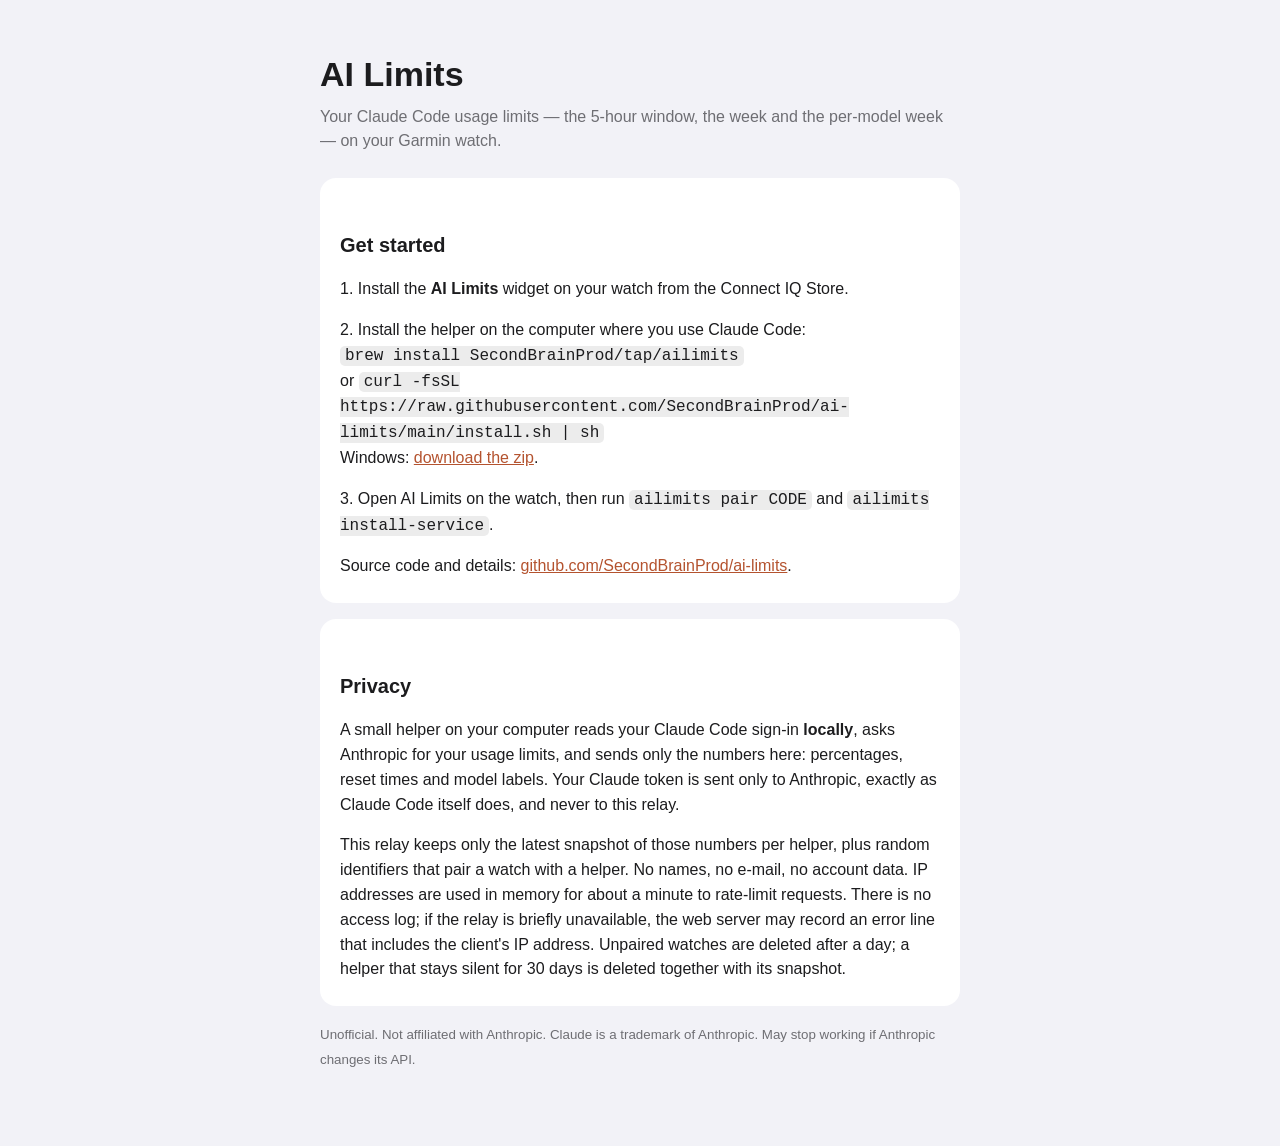
==== relay/deploy/www/index.html @ d1205272 "AI Limits v0.1.0" ====
<!doctype html>
<html lang="en">
<head>
<meta charset="utf-8">
<meta name="viewport" content="width=device-width, initial-scale=1">
<title>AI Limits</title>
<meta name="description" content="Your Claude Code usage limits on a Garmin watch.">
<style>
  :root { --bg:#f2f2f7; --ink:#1c1c1e; --muted:#6e6e73; --card:#fff; --accent:#b4532f; }
  @media (prefers-color-scheme: dark) { :root { --bg:#000; --ink:#f2f2f7; --muted:#a1a1a6; --card:#1c1c1e; --accent:#e8946f; } }
  body { margin:0; background:var(--bg); color:var(--ink); font:16px/1.55 -apple-system, BlinkMacSystemFont, "Segoe UI", sans-serif; }
  main { max-width:640px; margin:0 auto; padding:48px 16px 64px; }
  h1 { font-size:34px; margin:0 0 4px; } h2 { font-size:20px; margin:32px 0 8px; }
  .sub { color:var(--muted); margin:0 0 24px; }
  .card { background:var(--card); border-radius:16px; padding:20px 20px 8px; margin:16px 0; }
  code { background:rgba(127,127,127,.15); padding:1px 5px; border-radius:5px; }
  a { color:var(--accent); }
  small { color:var(--muted); }
</style>
</head>
<body>
<main>
  <h1>AI Limits</h1>
  <p class="sub">Your Claude Code usage limits — the 5-hour window, the week and the per-model week — on your Garmin watch.</p>

  <div class="card">
    <h2>Get started</h2>
    <p>1. Install the <b>AI Limits</b> widget on your watch from the Connect IQ Store.</p>
    <p>2. Install the helper on the computer where you use Claude Code:<br>
      <code>brew install SecondBrainProd/tap/ailimits</code><br>
      or <code>curl -fsSL https://raw.githubusercontent.com/SecondBrainProd/ai-limits/main/install.sh | sh</code><br>
      Windows: <a href="https://github.com/SecondBrainProd/ai-limits/releases/latest">download the zip</a>.</p>
    <p>3. Open AI Limits on the watch, then run <code>ailimits pair CODE</code> and <code>ailimits install-service</code>.</p>
    <p>Source code and details: <a href="https://github.com/SecondBrainProd/ai-limits">github.com/SecondBrainProd/ai-limits</a>.</p>
  </div>

  <div class="card">
    <h2>Privacy</h2>
    <p>A small helper on your computer reads your Claude Code sign-in <b>locally</b>, asks Anthropic for your usage limits, and sends only the numbers here: percentages, reset times and model labels. Your Claude token is sent only to Anthropic, exactly as Claude Code itself does, and never to this relay.</p>
    <p>This relay keeps only the latest snapshot of those numbers per helper, plus random identifiers that pair a watch with a helper. No names, no e-mail, no account data. IP addresses are used in memory for about a minute to rate-limit requests. There is no access log; if the relay is briefly unavailable, the web server may record an error line that includes the client's IP address. Unpaired watches are deleted after a day; a helper that stays silent for 30 days is deleted together with its snapshot.</p>
  </div>

  <p><small>Unofficial. Not affiliated with Anthropic. Claude is a trademark of Anthropic. May stop working if Anthropic changes its API.</small></p>
</main>
</body>
</html>
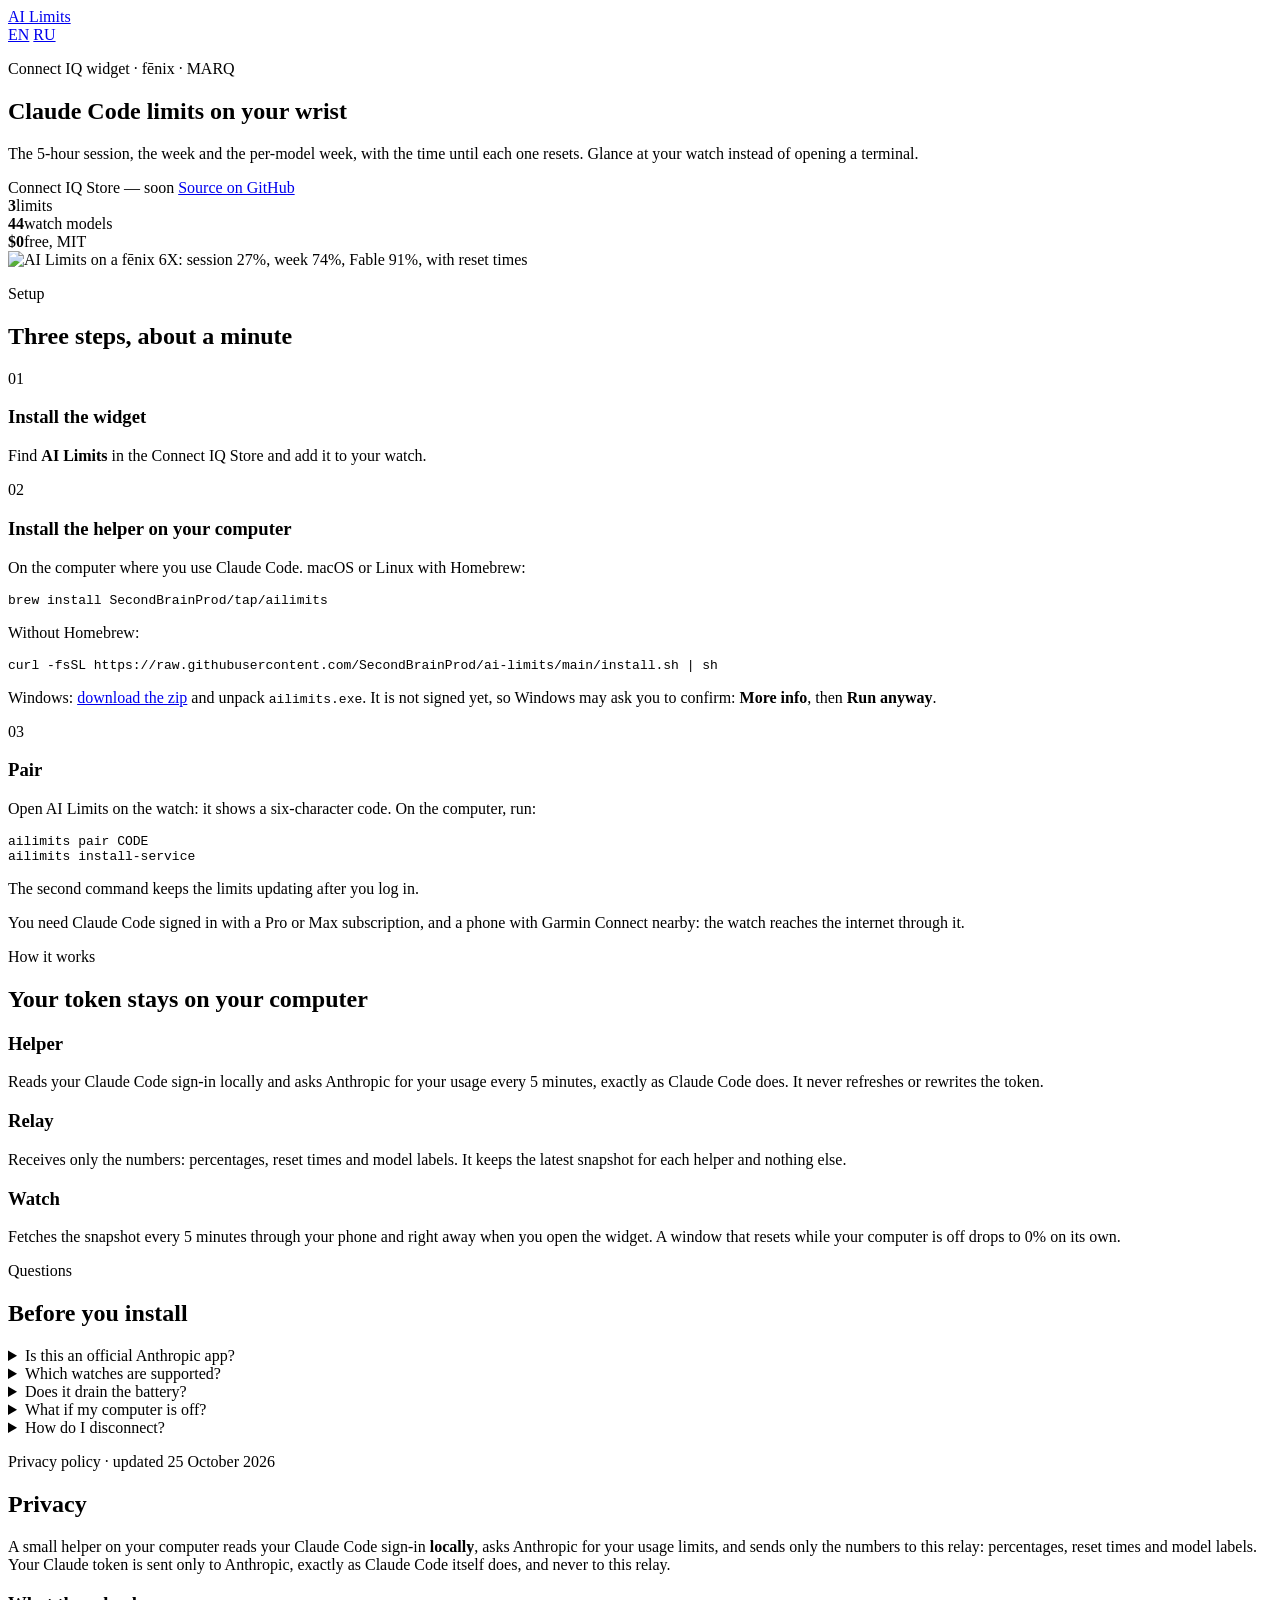
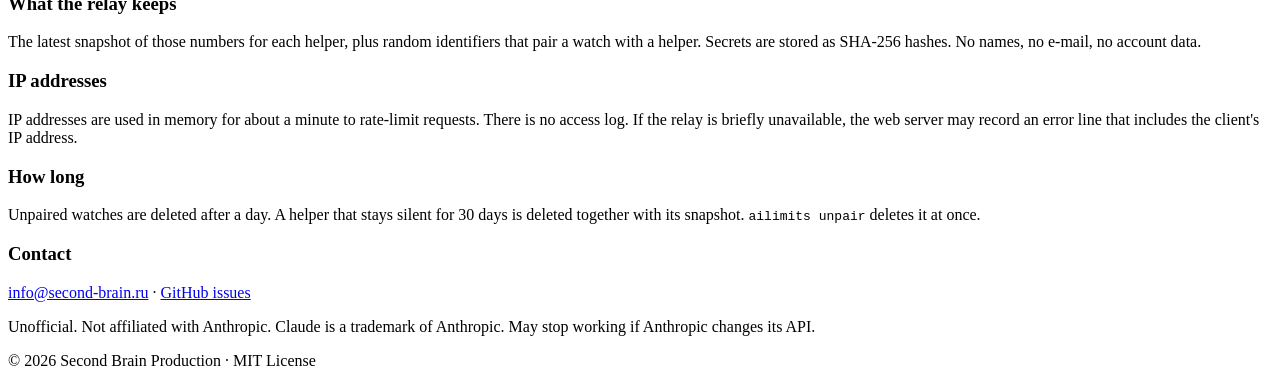
==== commit 46deb29d: "AI Limits v0.1.2: Windows install without reg.exe/taskkill, helper survives the terminal; new site a" ====
--- a/relay/deploy/www/index.html
+++ b/relay/deploy/www/index.html
@@ -3,44 +3,157 @@
 <head>
 <meta charset="utf-8">
 <meta name="viewport" content="width=device-width, initial-scale=1">
-<title>AI Limits</title>
-<meta name="description" content="Your Claude Code usage limits on a Garmin watch.">
-<style>
-  :root { --bg:#f2f2f7; --ink:#1c1c1e; --muted:#6e6e73; --card:#fff; --accent:#b4532f; }
-  @media (prefers-color-scheme: dark) { :root { --bg:#000; --ink:#f2f2f7; --muted:#a1a1a6; --card:#1c1c1e; --accent:#e8946f; } }
-  body { margin:0; background:var(--bg); color:var(--ink); font:16px/1.55 -apple-system, BlinkMacSystemFont, "Segoe UI", sans-serif; }
-  main { max-width:640px; margin:0 auto; padding:48px 16px 64px; }
-  h1 { font-size:34px; margin:0 0 4px; } h2 { font-size:20px; margin:32px 0 8px; }
-  .sub { color:var(--muted); margin:0 0 24px; }
-  .card { background:var(--card); border-radius:16px; padding:20px 20px 8px; margin:16px 0; }
-  code { background:rgba(127,127,127,.15); padding:1px 5px; border-radius:5px; }
-  a { color:var(--accent); }
-  small { color:var(--muted); }
-</style>
+<title>AI Limits — Claude Code limits on a Garmin watch</title>
+<meta name="description" content="A free, open-source Connect IQ widget: your Claude Code 5-hour session, weekly and per-model limits on a Garmin fēnix or MARQ.">
+<link rel="alternate" hreflang="en" href="https://ailimits.second-brain.ru/">
+<link rel="alternate" hreflang="ru" href="https://ailimits.second-brain.ru/ru/">
+<link rel="icon" href="/icon.png">
+<link rel="preconnect" href="https://fonts.googleapis.com">
+<link rel="preconnect" href="https://fonts.gstatic.com" crossorigin>
+<link href="https://fonts.googleapis.com/css2?family=Fira+Mono:wght@400;500;700&display=swap" rel="stylesheet">
+<link rel="stylesheet" href="/style.css">
 </head>
 <body>
+<header>
+  <div class="wrap">
+    <a class="brand" href="/"><img src="/icon.png" alt="">AI Limits</a>
+    <nav class="tabs" aria-label="Language">
+      <a href="/" aria-current="page" lang="en">EN</a>
+      <a href="/ru/" lang="ru">RU</a>
+    </nav>
+  </div>
+</header>
+
 <main>
-  <h1>AI Limits</h1>
-  <p class="sub">Your Claude Code usage limits — the 5-hour window, the week and the per-model week — on your Garmin watch.</p>
+<section class="hero">
+  <div class="wrap">
+    <div>
+      <p class="eyebrow">Connect IQ widget · fēnix · MARQ</p>
+      <h1>Claude Code limits on your wrist</h1>
+      <p class="lead">The 5-hour session, the week and the per-model week, with the time until each one resets. Glance at your watch instead of opening a terminal.</p>
+      <div class="actions">
+        <!-- Connect IQ Store: replace with the store link once the review passes -->
+        <span class="btn" aria-disabled="true">Connect IQ Store — soon</span>
+        <a class="btn btn-primary" href="https://github.com/SecondBrainProd/ai-limits">Source on GitHub</a>
+      </div>
+      <div class="metrics">
+        <div class="metric"><b>3</b><span>limits</span></div>
+        <div class="metric"><b>44</b><span>watch models</span></div>
+        <div class="metric"><b>$0</b><span>free, MIT</span></div>
+      </div>
+    </div>
+    <img src="/watch.png" width="430" height="600" alt="AI Limits on a fēnix 6X: session 27%, week 74%, Fable 91%, with reset times">
+  </div>
+</section>
 
-  <div class="card">
-    <h2>Get started</h2>
-    <p>1. Install the <b>AI Limits</b> widget on your watch from the Connect IQ Store.</p>
-    <p>2. Install the helper on the computer where you use Claude Code:<br>
-      <code>brew install SecondBrainProd/tap/ailimits</code><br>
-      or <code>curl -fsSL https://raw.githubusercontent.com/SecondBrainProd/ai-limits/main/install.sh | sh</code><br>
-      Windows: <a href="https://github.com/SecondBrainProd/ai-limits/releases/latest">download the zip</a>.</p>
-    <p>3. Open AI Limits on the watch, then run <code>ailimits pair CODE</code> and <code>ailimits install-service</code>.</p>
-    <p>Source code and details: <a href="https://github.com/SecondBrainProd/ai-limits">github.com/SecondBrainProd/ai-limits</a>.</p>
+<section>
+  <div class="wrap">
+    <p class="eyebrow">Setup</p>
+    <h2>Three steps, about a minute</h2>
+    <div class="register">
+      <div class="row">
+        <div class="num">01</div>
+        <div>
+          <h3>Install the widget</h3>
+          <p>Find <b>AI Limits</b> in the Connect IQ Store and add it to your watch.</p>
+        </div>
+      </div>
+      <div class="row">
+        <div class="num">02</div>
+        <div>
+          <h3>Install the helper on your computer</h3>
+          <p>On the computer where you use Claude Code. macOS or Linux with Homebrew:</p>
+          <pre><code>brew install SecondBrainProd/tap/ailimits</code></pre>
+          <p>Without Homebrew:</p>
+          <pre><code>curl -fsSL https://raw.githubusercontent.com/SecondBrainProd/ai-limits/main/install.sh | sh</code></pre>
+          <p>Windows: <a href="https://github.com/SecondBrainProd/ai-limits/releases/latest">download the zip</a> and unpack <code>ailimits.exe</code>. It is not signed yet, so Windows may ask you to confirm: <b>More info</b>, then <b>Run anyway</b>.</p>
+        </div>
+      </div>
+      <div class="row">
+        <div class="num">03</div>
+        <div>
+          <h3>Pair</h3>
+          <p>Open AI Limits on the watch: it shows a six-character code. On the computer, run:</p>
+          <pre><code>ailimits pair CODE
+ailimits install-service</code></pre>
+          <p>The second command keeps the limits updating after you log in.</p>
+        </div>
+      </div>
+    </div>
+    <p class="note muted">You need Claude Code signed in with a Pro or Max subscription, and a phone with Garmin Connect nearby: the watch reaches the internet through it.</p>
   </div>
+</section>
 
-  <div class="card">
+<section>
+  <div class="wrap">
+    <p class="eyebrow">How it works</p>
+    <h2>Your token stays on your computer</h2>
+    <div class="cols">
+      <div class="card">
+        <h3>Helper</h3>
+        <p>Reads your Claude Code sign-in locally and asks Anthropic for your usage every 5 minutes, exactly as Claude Code does. It never refreshes or rewrites the token.</p>
+      </div>
+      <div class="card">
+        <h3>Relay</h3>
+        <p>Receives only the numbers: percentages, reset times and model labels. It keeps the latest snapshot for each helper and nothing else.</p>
+      </div>
+      <div class="card">
+        <h3>Watch</h3>
+        <p>Fetches the snapshot every 5 minutes through your phone and right away when you open the widget. A window that resets while your computer is off drops to 0% on its own.</p>
+      </div>
+    </div>
+  </div>
+</section>
+
+<section class="faq">
+  <div class="wrap">
+    <p class="eyebrow">Questions</p>
+    <h2>Before you install</h2>
+    <details>
+      <summary>Is this an official Anthropic app?</summary>
+      <p>No. AI Limits is an independent open-source project. It reads the same usage numbers that Claude Code itself reads, through an endpoint Anthropic has not documented, so it may stop working if Anthropic changes its API.</p>
+    </details>
+    <details>
+      <summary>Which watches are supported?</summary>
+      <p>fēnix 5 to 9 with their S, X and Plus versions, fēnix E, fēnix Chronos, and MARQ, MARQ 2 and MARQ 3: 44 models in total. Connect IQ 3.1 or newer is required, so fēnix 3 is not supported.</p>
+    </details>
+    <details>
+      <summary>Does it drain the battery?</summary>
+      <p>The widget wakes up in the background once every 5 minutes, the minimum Connect IQ allows, and makes one small request through your phone.</p>
+    </details>
+    <details>
+      <summary>What if my computer is off?</summary>
+      <p>The watch keeps the last snapshot and counts the reset times down on its own. Data older than 15 minutes turns grey, and the full screen shows when it was last updated.</p>
+    </details>
+    <details>
+      <summary>How do I disconnect?</summary>
+      <p>Run <code>ailimits unpair</code>: the relay forgets this computer, and the watch shows a new code. <code>ailimits uninstall-service</code> removes the autostart.</p>
+    </details>
+  </div>
+</section>
+
+<section id="privacy">
+  <div class="wrap privacy">
+    <p class="eyebrow">Privacy policy · updated 25 October 2026</p>
     <h2>Privacy</h2>
-    <p>A small helper on your computer reads your Claude Code sign-in <b>locally</b>, asks Anthropic for your usage limits, and sends only the numbers here: percentages, reset times and model labels. Your Claude token is sent only to Anthropic, exactly as Claude Code itself does, and never to this relay.</p>
-    <p>This relay keeps only the latest snapshot of those numbers per helper, plus random identifiers that pair a watch with a helper. No names, no e-mail, no account data. IP addresses are used in memory for about a minute to rate-limit requests. There is no access log; if the relay is briefly unavailable, the web server may record an error line that includes the client's IP address. Unpaired watches are deleted after a day; a helper that stays silent for 30 days is deleted together with its snapshot.</p>
+    <p>A small helper on your computer reads your Claude Code sign-in <b>locally</b>, asks Anthropic for your usage limits, and sends only the numbers to this relay: percentages, reset times and model labels. Your Claude token is sent only to Anthropic, exactly as Claude Code itself does, and never to this relay.</p>
+    <h3>What the relay keeps</h3>
+    <p>The latest snapshot of those numbers for each helper, plus random identifiers that pair a watch with a helper. Secrets are stored as SHA-256 hashes. No names, no e-mail, no account data.</p>
+    <h3>IP addresses</h3>
+    <p>IP addresses are used in memory for about a minute to rate-limit requests. There is no access log. If the relay is briefly unavailable, the web server may record an error line that includes the client's IP address.</p>
+    <h3>How long</h3>
+    <p>Unpaired watches are deleted after a day. A helper that stays silent for 30 days is deleted together with its snapshot. <code>ailimits unpair</code> deletes it at once.</p>
+    <h3>Contact</h3>
+    <p><a href="mailto:info@second-brain.ru">info@second-brain.ru</a> · <a href="https://github.com/SecondBrainProd/ai-limits/issues">GitHub issues</a></p>
   </div>
+</section>
+</main>
 
-  <p><small>Unofficial. Not affiliated with Anthropic. Claude is a trademark of Anthropic. May stop working if Anthropic changes its API.</small></p>
-</main>
+<footer>
+  <div class="wrap">
+    <p>Unofficial. Not affiliated with Anthropic. Claude is a trademark of Anthropic. May stop working if Anthropic changes its API.</p>
+    <p>© 2026 Second Brain Production · MIT License</p>
+  </div>
+</footer>
 </body>
 </html>
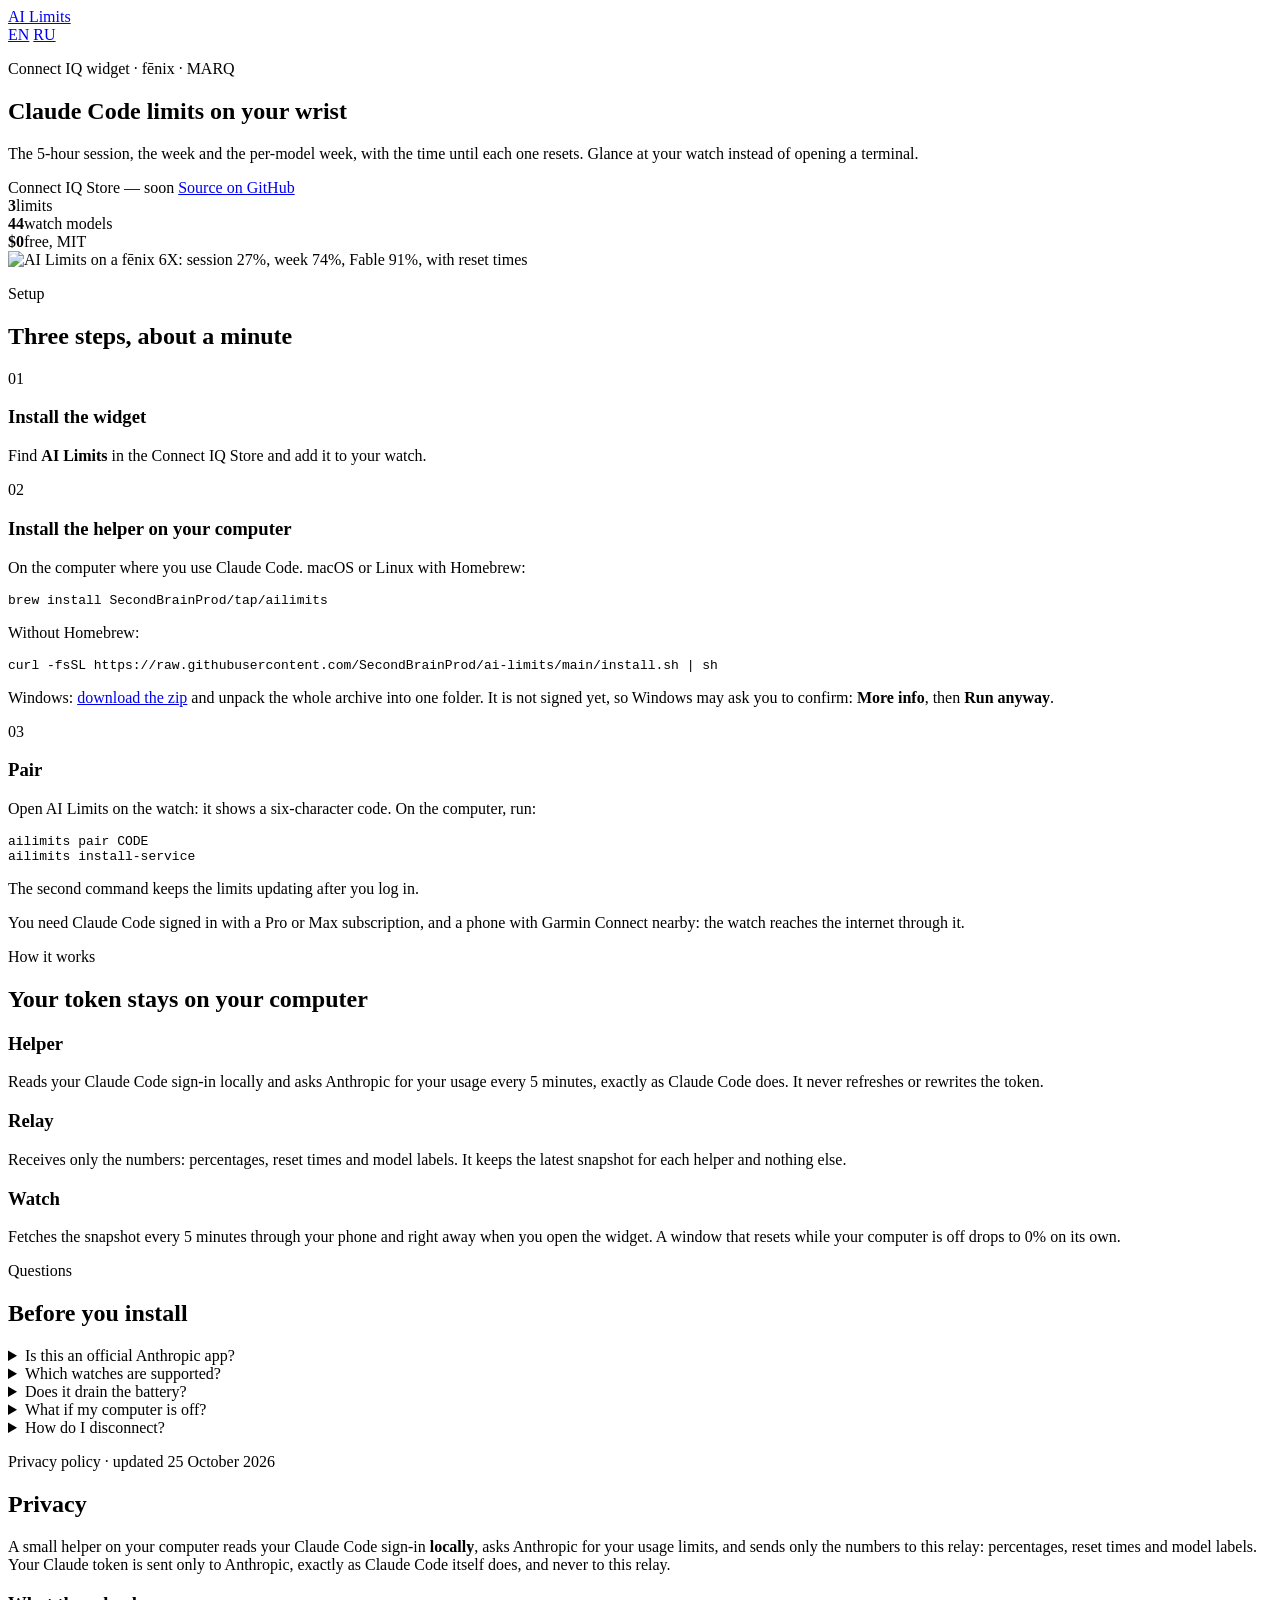
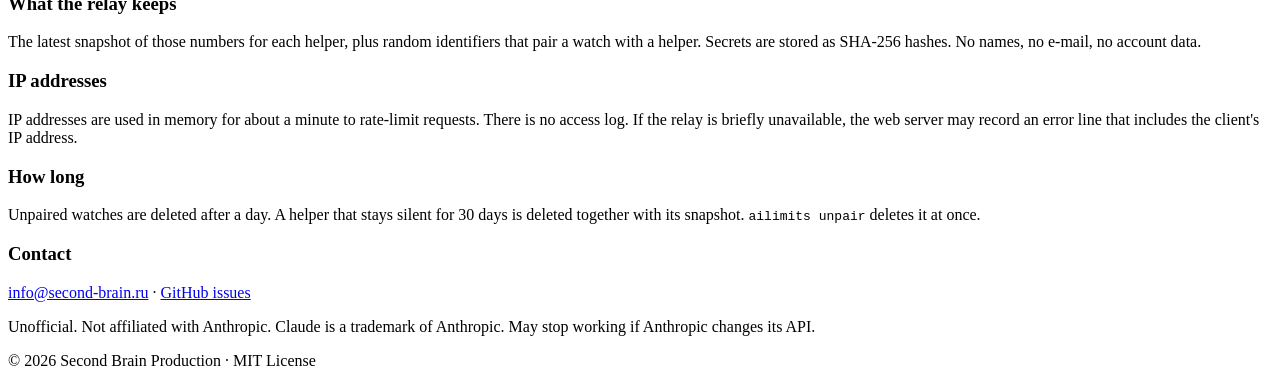
==== commit d7d4e485: "AI Limits v0.1.3: Windows background helper without a console (ailimitsw.exe)" ====
--- a/relay/deploy/www/index.html
+++ b/relay/deploy/www/index.html
@@ -66,7 +66,7 @@
           <pre><code>brew install SecondBrainProd/tap/ailimits</code></pre>
           <p>Without Homebrew:</p>
           <pre><code>curl -fsSL https://raw.githubusercontent.com/SecondBrainProd/ai-limits/main/install.sh | sh</code></pre>
-          <p>Windows: <a href="https://github.com/SecondBrainProd/ai-limits/releases/latest">download the zip</a> and unpack <code>ailimits.exe</code>. It is not signed yet, so Windows may ask you to confirm: <b>More info</b>, then <b>Run anyway</b>.</p>
+          <p>Windows: <a href="https://github.com/SecondBrainProd/ai-limits/releases/latest">download the zip</a> and unpack the whole archive into one folder. It is not signed yet, so Windows may ask you to confirm: <b>More info</b>, then <b>Run anyway</b>.</p>
         </div>
       </div>
       <div class="row">
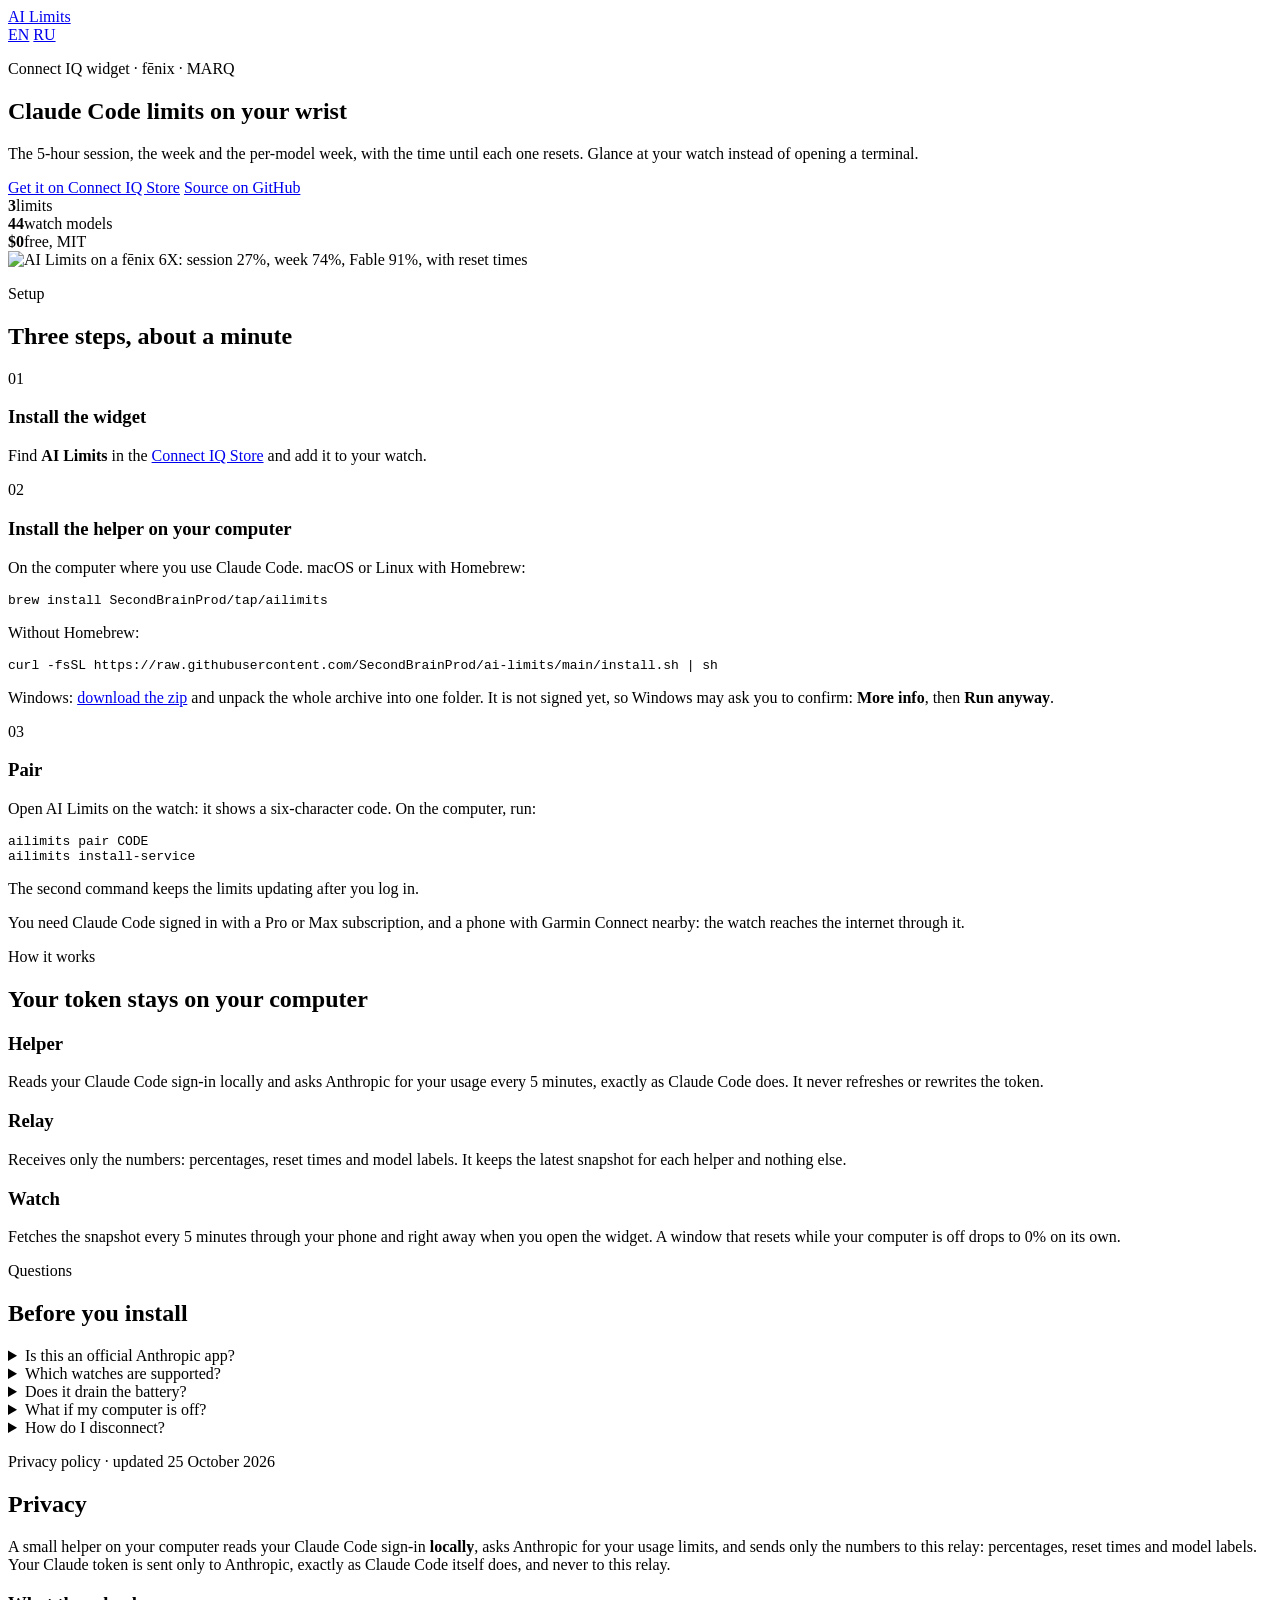
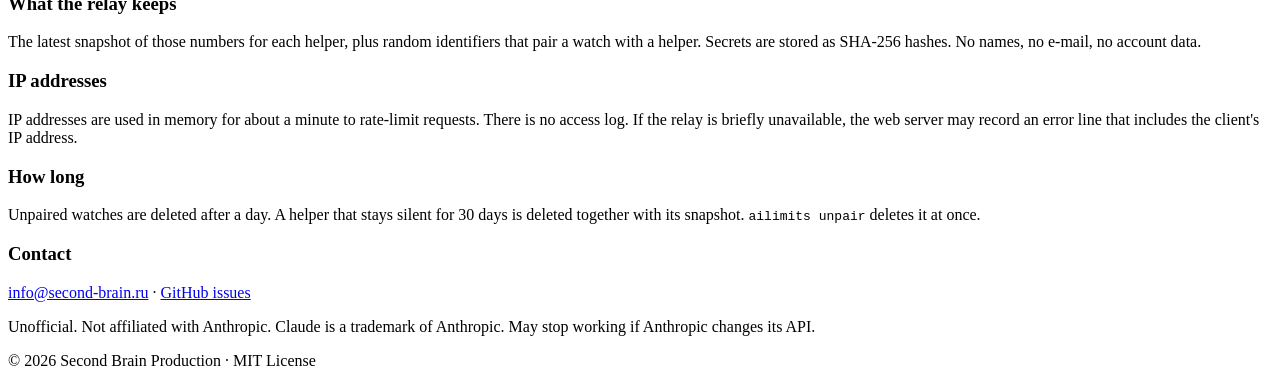
==== commit f9e707c3: "Site and README: link to AI Limits in the Connect IQ Store" ====
--- a/relay/deploy/www/index.html
+++ b/relay/deploy/www/index.html
@@ -32,9 +32,8 @@
       <h1>Claude Code limits on your wrist</h1>
       <p class="lead">The 5-hour session, the week and the per-model week, with the time until each one resets. Glance at your watch instead of opening a terminal.</p>
       <div class="actions">
-        <!-- Connect IQ Store: replace with the store link once the review passes -->
-        <span class="btn" aria-disabled="true">Connect IQ Store — soon</span>
-        <a class="btn btn-primary" href="https://github.com/SecondBrainProd/ai-limits">Source on GitHub</a>
+        <a class="btn btn-primary" href="https://apps.garmin.com/en-US/apps/6864a963-33e2-4dc4-9535-747d03b56e01">Get it on Connect IQ Store</a>
+        <a class="btn" href="https://github.com/SecondBrainProd/ai-limits">Source on GitHub</a>
       </div>
       <div class="metrics">
         <div class="metric"><b>3</b><span>limits</span></div>
@@ -55,7 +54,7 @@
         <div class="num">01</div>
         <div>
           <h3>Install the widget</h3>
-          <p>Find <b>AI Limits</b> in the Connect IQ Store and add it to your watch.</p>
+          <p>Find <b>AI Limits</b> in the <a href="https://apps.garmin.com/en-US/apps/6864a963-33e2-4dc4-9535-747d03b56e01">Connect IQ Store</a> and add it to your watch.</p>
         </div>
       </div>
       <div class="row">
